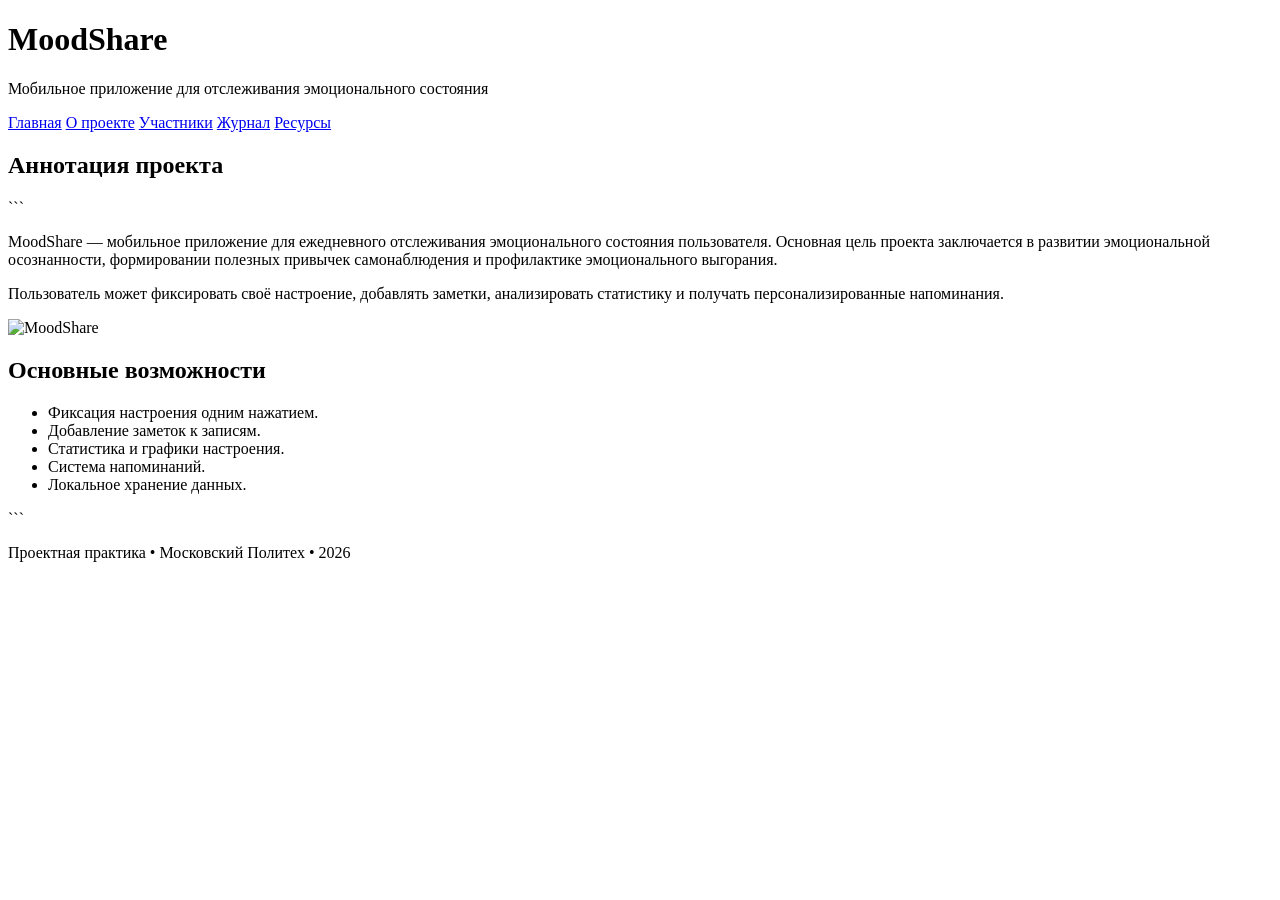
==== site/index.html @ e8200a7b "Добавлена главная страница сайта" ====
<!DOCTYPE html>

<html lang="ru">
<head>
    <meta charset="UTF-8">
    <meta name="viewport" content="width=device-width, initial-scale=1.0">
    <title>MoodShare</title>
    <link rel="stylesheet" href="css/style.css">
</head>
<body>

<header>
    <h1>MoodShare</h1>
    <p>Мобильное приложение для отслеживания эмоционального состояния</p>
</header>

<nav>
    <a href="index.html">Главная</a>
    <a href="about.html">О проекте</a>
    <a href="team.html">Участники</a>
    <a href="journal.html">Журнал</a>
    <a href="resources.html">Ресурсы</a>
</nav>

<main>
    <section>
        <h2>Аннотация проекта</h2>

```
    <p>
        MoodShare — мобильное приложение для ежедневного отслеживания эмоционального состояния пользователя.
        Основная цель проекта заключается в развитии эмоциональной осознанности, формировании полезных привычек
        самонаблюдения и профилактике эмоционального выгорания.
    </p>

    <p>
        Пользователь может фиксировать своё настроение, добавлять заметки,
        анализировать статистику и получать персонализированные напоминания.
    </p>

    <img src="images/moodshare.jpg" alt="MoodShare" width="600">

</section>

<section>
    <h2>Основные возможности</h2>

    <ul>
        <li>Фиксация настроения одним нажатием.</li>
        <li>Добавление заметок к записям.</li>
        <li>Статистика и графики настроения.</li>
        <li>Система напоминаний.</li>
        <li>Локальное хранение данных.</li>
    </ul>
</section>
```

</main>

<footer>
    <p>Проектная практика • Московский Политех • 2026</p>
</footer>

</body>
</html>
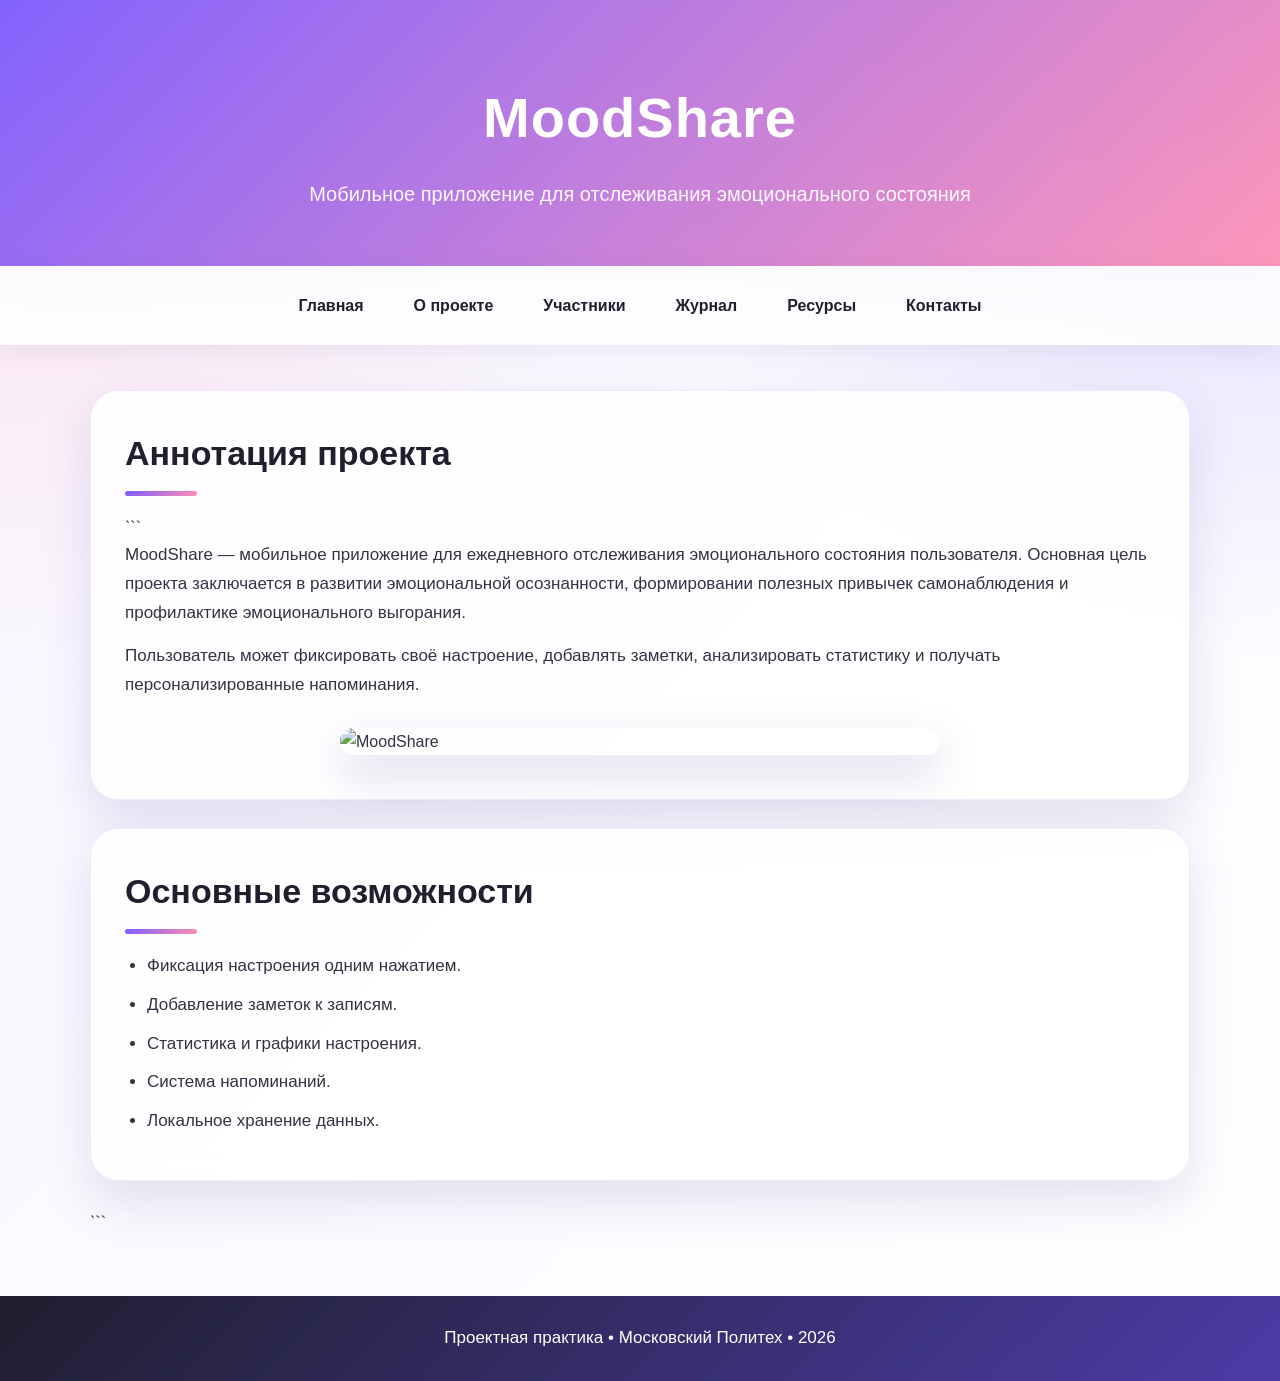
==== commit fc752a0d: "Update index.html Добавление ссылок на новую страницу с контактами" ====
--- a/site/index.html
+++ b/site/index.html
@@ -20,8 +20,9 @@
     <a href="team.html">Участники</a>
     <a href="journal.html">Журнал</a>
     <a href="resources.html">Ресурсы</a>
+    <a href="contact.html">Контакты</a>
 </nav>
-
+    
 <main>
     <section>
         <h2>Аннотация проекта</h2>
--- a/site/css/style.css
+++ b/site/css/style.css
@@ -0,0 +1,321 @@
+* {
+    margin: 0;
+    padding: 0;
+    box-sizing: border-box;
+}
+
+:root {
+    --main: #7c5cff;
+    --accent: #ff8fb3;
+    --dark: #1f1f2e;
+    --text: #333344;
+    --muted: #6f6f85;
+    --bg: #f7f4ff;
+    --card: rgba(255, 255, 255, 0.85);
+    --shadow: 0 20px 50px rgba(80, 60, 150, 0.15);
+}
+
+body {
+    font-family: "Segoe UI", Arial, sans-serif;
+    background:
+        radial-gradient(circle at top left, #ffe0ec 0, transparent 35%),
+        radial-gradient(circle at top right, #dcd6ff 0, transparent 35%),
+        linear-gradient(135deg, #f7f4ff, #ffffff);
+    color: var(--text);
+    min-height: 100vh;
+    line-height: 1.7;
+}
+
+header {
+    padding: 70px 20px 55px;
+    text-align: center;
+    color: white;
+    background:
+        linear-gradient(135deg, rgba(124, 92, 255, 0.95), rgba(255, 143, 179, 0.9)),
+        url("../images/moodshare.jpg") center/cover;
+    box-shadow: var(--shadow);
+}
+
+header h1 {
+    font-size: 56px;
+    letter-spacing: 1px;
+    margin-bottom: 12px;
+}
+
+header p {
+    font-size: 20px;
+    max-width: 760px;
+    margin: 0 auto;
+    opacity: 0.95;
+}
+
+nav {
+    position: sticky;
+    top: 0;
+    z-index: 10;
+    display: flex;
+    justify-content: center;
+    gap: 14px;
+    flex-wrap: wrap;
+    padding: 16px 20px;
+    background: rgba(255, 255, 255, 0.85);
+    backdrop-filter: blur(14px);
+    box-shadow: 0 8px 25px rgba(60, 50, 120, 0.08);
+}
+
+nav a {
+    text-decoration: none;
+    color: var(--dark);
+    font-weight: 600;
+    padding: 10px 18px;
+    border-radius: 999px;
+    transition: 0.25s;
+}
+
+nav a:hover {
+    color: white;
+    background: linear-gradient(135deg, var(--main), var(--accent));
+    transform: translateY(-2px);
+}
+
+main {
+    width: min(1100px, 92%);
+    margin: 45px auto;
+}
+
+section,
+article {
+    background: var(--card);
+    backdrop-filter: blur(12px);
+    border: 1px solid rgba(124, 92, 255, 0.12);
+    border-radius: 28px;
+    padding: 34px;
+    margin-bottom: 28px;
+    box-shadow: var(--shadow);
+    transition: 0.25s;
+}
+
+section:hover,
+article:hover {
+    transform: translateY(-4px);
+    box-shadow: 0 26px 60px rgba(80, 60, 150, 0.2);
+}
+
+h2 {
+    font-size: 34px;
+    color: var(--dark);
+    margin-bottom: 18px;
+    position: relative;
+}
+
+h2::after {
+    content: "";
+    display: block;
+    width: 72px;
+    height: 5px;
+    margin-top: 8px;
+    border-radius: 10px;
+    background: linear-gradient(135deg, var(--main), var(--accent));
+}
+
+h3 {
+    color: var(--main);
+    font-size: 24px;
+    margin: 18px 0 10px;
+}
+
+p {
+    margin-bottom: 14px;
+    font-size: 17px;
+}
+
+ul {
+    margin-left: 22px;
+    margin-top: 10px;
+}
+
+li {
+    margin-bottom: 10px;
+    font-size: 17px;
+}
+
+a {
+    color: var(--main);
+    font-weight: 600;
+}
+
+a:hover {
+    color: var(--accent);
+}
+
+img {
+    display: block;
+    max-width: 100%;
+    margin: 28px auto 10px;
+    border-radius: 26px;
+    box-shadow: 0 18px 45px rgba(80, 60, 150, 0.22);
+}
+
+iframe {
+    display: block;
+    max-width: 100%;
+    margin-top: 20px;
+    border: none;
+    border-radius: 24px;
+    box-shadow: var(--shadow);
+}
+
+footer {
+    margin-top: 60px;
+    padding: 28px 20px;
+    text-align: center;
+    color: white;
+    background: linear-gradient(135deg, var(--dark), #4b3ca7);
+}
+
+footer p {
+    margin: 0;
+}
+
+strong {
+    color: var(--dark);
+}
+
+.journal-card {
+    display: flex;
+    align-items: center;
+    justify-content: space-between;
+    gap: 40px;
+}
+
+.journal-text {
+    flex: 2;
+}
+
+.journal-image {
+    flex: 1;
+}
+
+.journal-image img {
+    width: 100%;
+    max-width: 350px;
+    height: 220px;
+    object-fit: cover;
+    border-radius: 20px;
+}
+
+@media (max-width: 900px) {
+    .journal-card {
+        flex-direction: column;
+    }
+
+    .journal-image img {
+        max-width: 100%;
+    }
+}
+
+
+.features {
+    display: grid;
+    grid-template-columns: repeat(auto-fit, minmax(240px, 1fr));
+    gap: 25px;
+    margin-top: 30px;
+}
+
+.feature-card {
+    background: white;
+    border-radius: 24px;
+    padding: 30px 25px;
+    text-align: center;
+    box-shadow: 0 15px 35px rgba(124, 92, 255, 0.12);
+    transition: 0.3s;
+    border: 1px solid rgba(124, 92, 255, 0.08);
+}
+
+.feature-card:hover {
+    transform: translateY(-8px);
+    box-shadow: 0 20px 50px rgba(124, 92, 255, 0.2);
+}
+
+.feature-icon {
+    font-size: 48px;
+    margin-bottom: 15px;
+}
+
+.feature-card h3 {
+    margin-bottom: 12px;
+    color: #2b2448;
+}
+
+.feature-card p {
+    margin: 0;
+    font-size: 15px;
+    line-height: 1.6;
+}
+
+.task-grid,
+.tech-grid {
+    display: grid;
+    grid-template-columns: repeat(auto-fit, minmax(260px, 1fr));
+    gap: 18px;
+    margin-top: 25px;
+}
+
+.task-card,
+.tech-card {
+    background: linear-gradient(135deg, #ffffff, #f6f1ff);
+    border: 1px solid rgba(124, 92, 255, 0.12);
+    border-radius: 20px;
+    padding: 22px;
+    font-weight: 600;
+    box-shadow: 0 14px 30px rgba(124, 92, 255, 0.1);
+    transition: 0.3s;
+}
+
+.task-card {
+    display: flex;
+    align-items: center;
+    gap: 14px;
+}
+
+.task-card:hover,
+.tech-card:hover {
+    transform: translateY(-6px);
+    box-shadow: 0 20px 45px rgba(124, 92, 255, 0.18);
+}
+
+.tech-card {
+    text-align: center;
+    color: #2b2448;
+    font-size: 18px;
+}
+
+
+@media (max-width: 768px) {
+    header h1 {
+        font-size: 42px;
+    }
+
+    header p {
+        font-size: 17px;
+    }
+
+    nav {
+        gap: 8px;
+    }
+
+    nav a {
+        padding: 9px 13px;
+        font-size: 14px;
+    }
+
+    section,
+    article {
+        padding: 24px;
+        border-radius: 22px;
+    }
+
+    h2 {
+        font-size: 28px;
+    }
+}
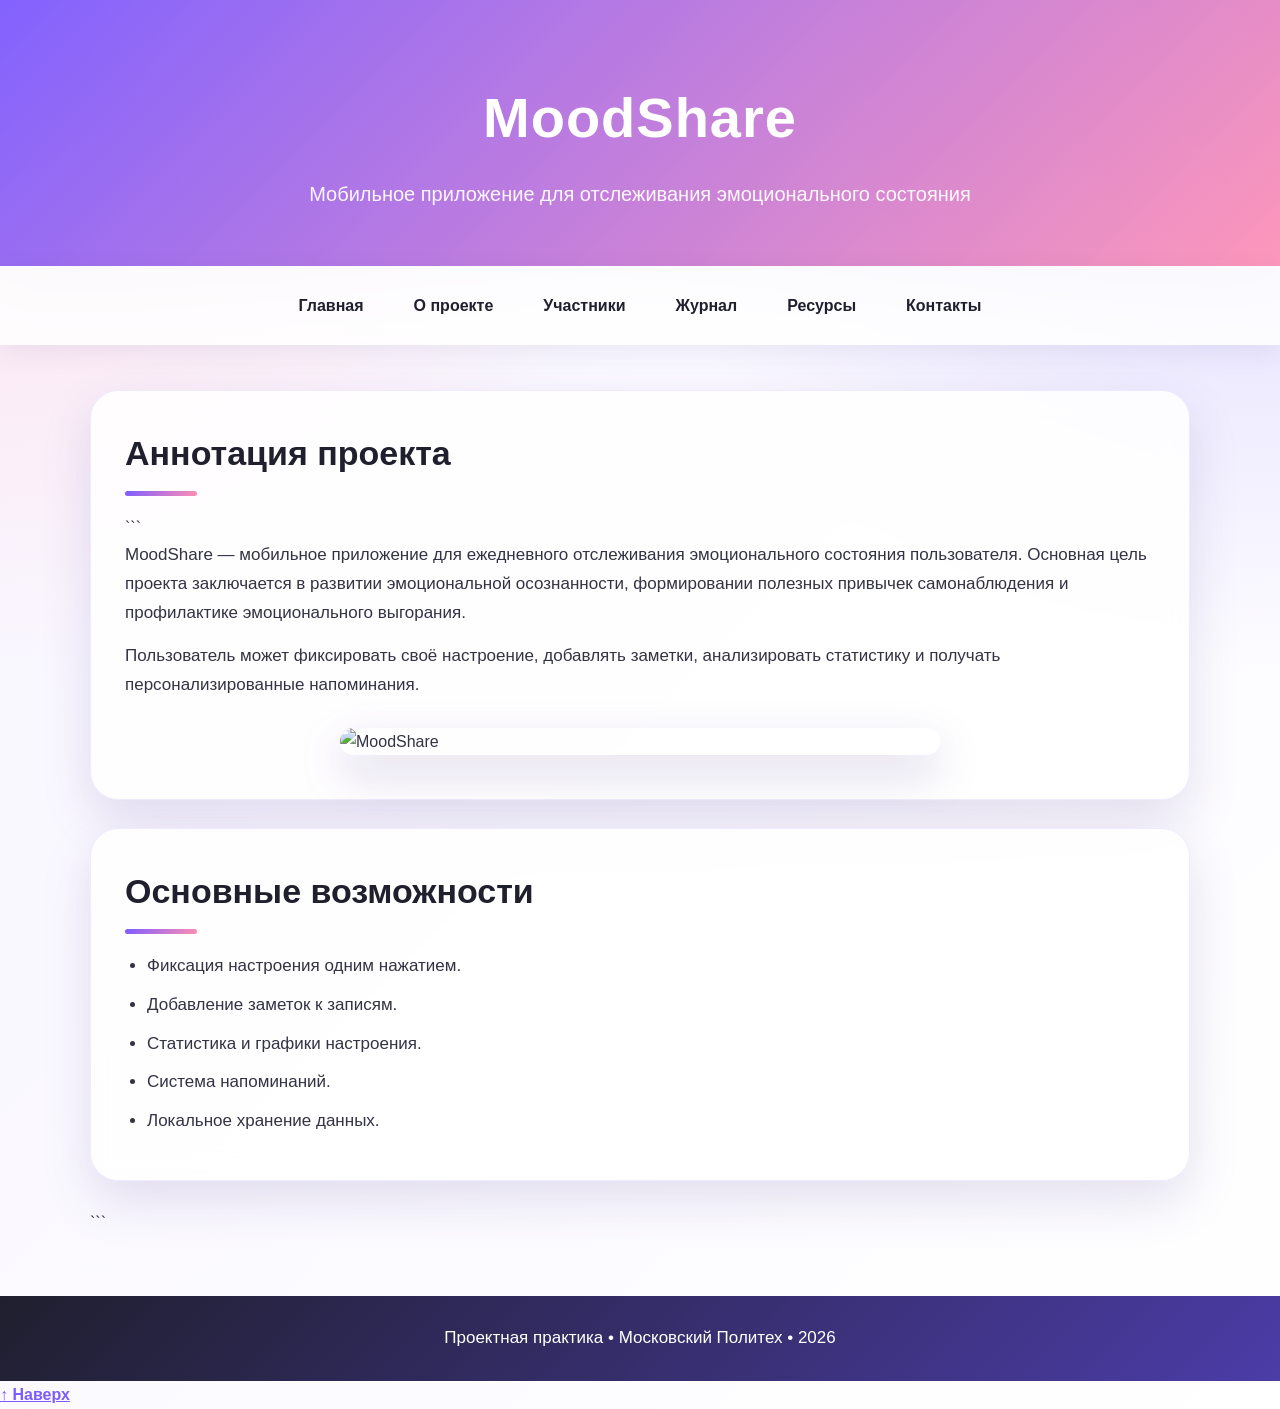
==== commit d9833e90: "Добавление кнопки "наверх"" ====
--- a/site/index.html
+++ b/site/index.html
@@ -61,6 +61,6 @@
 <footer>
     <p>Проектная практика • Московский Политех • 2026</p>
 </footer>
-
+    <a href="#" class="back-to-top">↑ Наверх</a>
 </body>
 </html>
--- a/site/css/style.css
+++ b/site/css/style.css
@@ -318,4 +318,24 @@
     h2 {
         font-size: 28px;
     }
-}+}
+
+.team-card {
+    background: linear-gradient(135deg, #ffffff, #f6f1ff);
+    border: 1px solid rgba(124, 92, 255, 0.12);
+    border-radius: 24px;
+    padding: 28px;
+    margin-bottom: 24px;
+    box-shadow: 0 14px 30px rgba(124, 92, 255, 0.1);
+    transition: 0.3s;
+}
+
+.team-card:hover {
+    transform: translateY(-6px);
+    box-shadow: 0 20px 45px rgba(124, 92, 255, 0.18);
+}
+
+.team-card h3 {
+    margin-top: 0;
+    color: var(--main);
+}
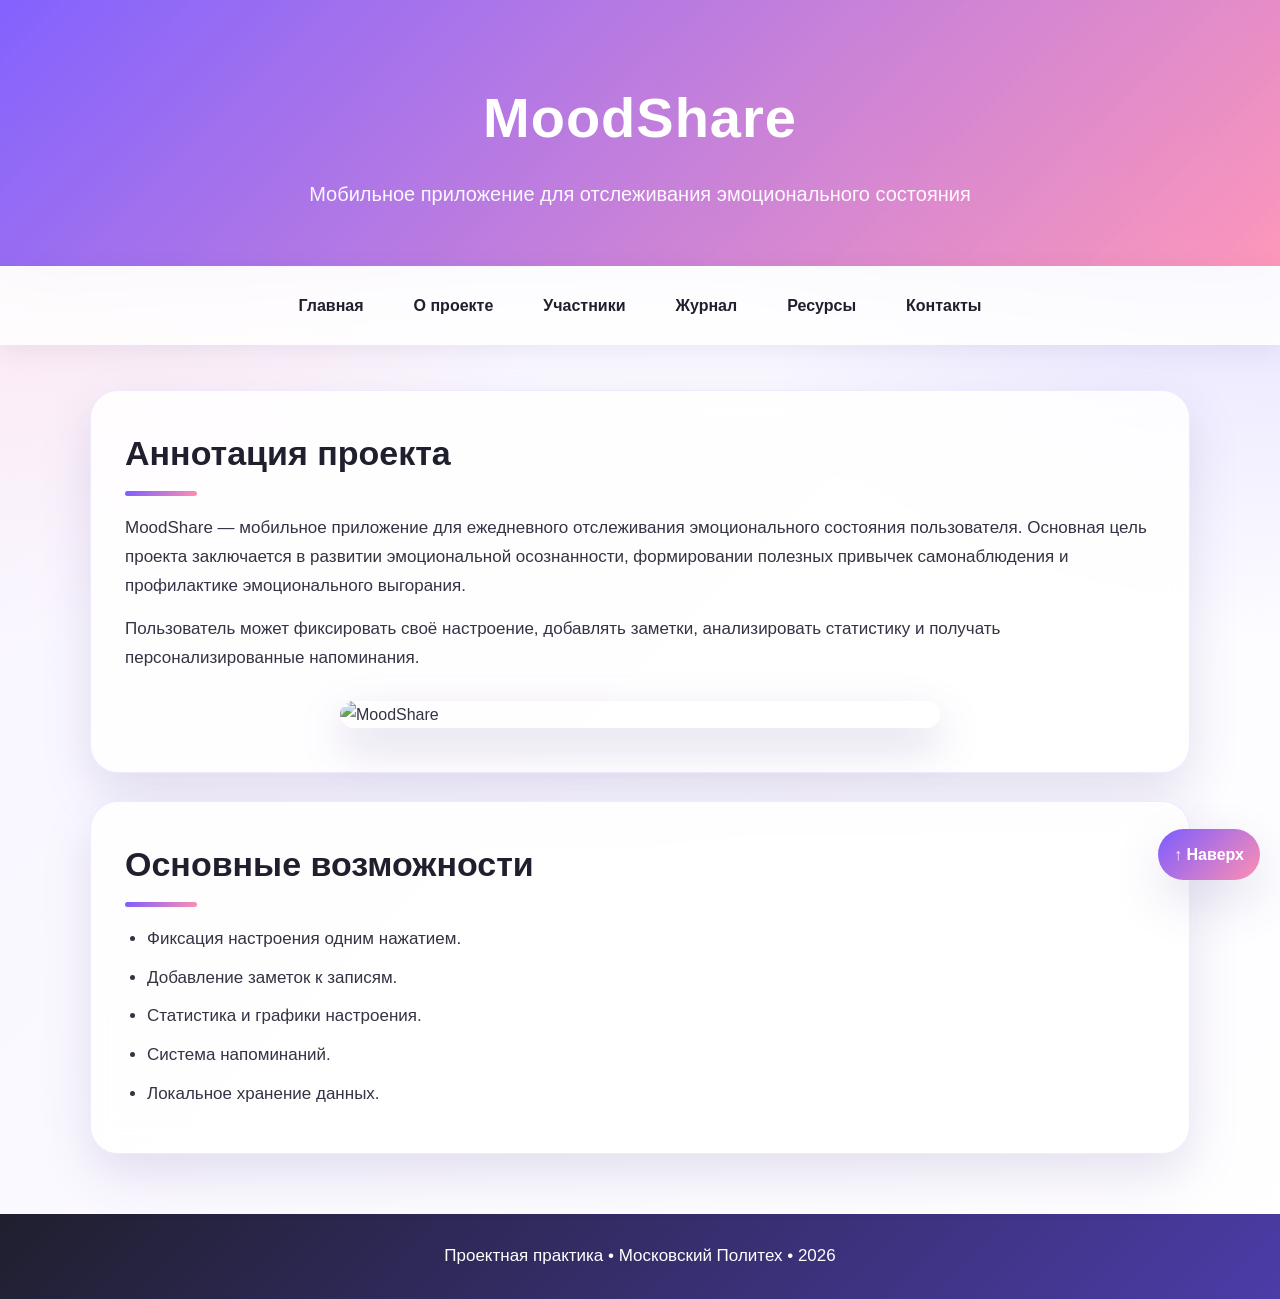
==== commit e84f43fc: "обновление визуала" ====
--- a/site/index.html
+++ b/site/index.html
@@ -27,7 +27,6 @@
     <section>
         <h2>Аннотация проекта</h2>
 
-```
     <p>
         MoodShare — мобильное приложение для ежедневного отслеживания эмоционального состояния пользователя.
         Основная цель проекта заключается в развитии эмоциональной осознанности, формировании полезных привычек
@@ -54,7 +53,6 @@
         <li>Локальное хранение данных.</li>
     </ul>
 </section>
-```
 
 </main>
 
--- a/site/css/style.css
+++ b/site/css/style.css
@@ -1,3 +1,6 @@
+html {
+    scroll-behavior: smooth;
+}
 * {
     margin: 0;
     padding: 0;
@@ -339,3 +342,20 @@
     margin-top: 0;
     color: var(--main);
 }
+
+.back-to-top {
+    position: fixed;
+    right: 20px;
+    bottom: 20px;
+    text-decoration: none;
+    background: linear-gradient(135deg, var(--main), var(--accent));
+    color: white;
+    padding: 12px 16px;
+    border-radius: 50px;
+    box-shadow: var(--shadow);
+    transition: 0.3s;
+}
+
+.back-to-top:hover {
+    transform: translateY(-3px);
+}
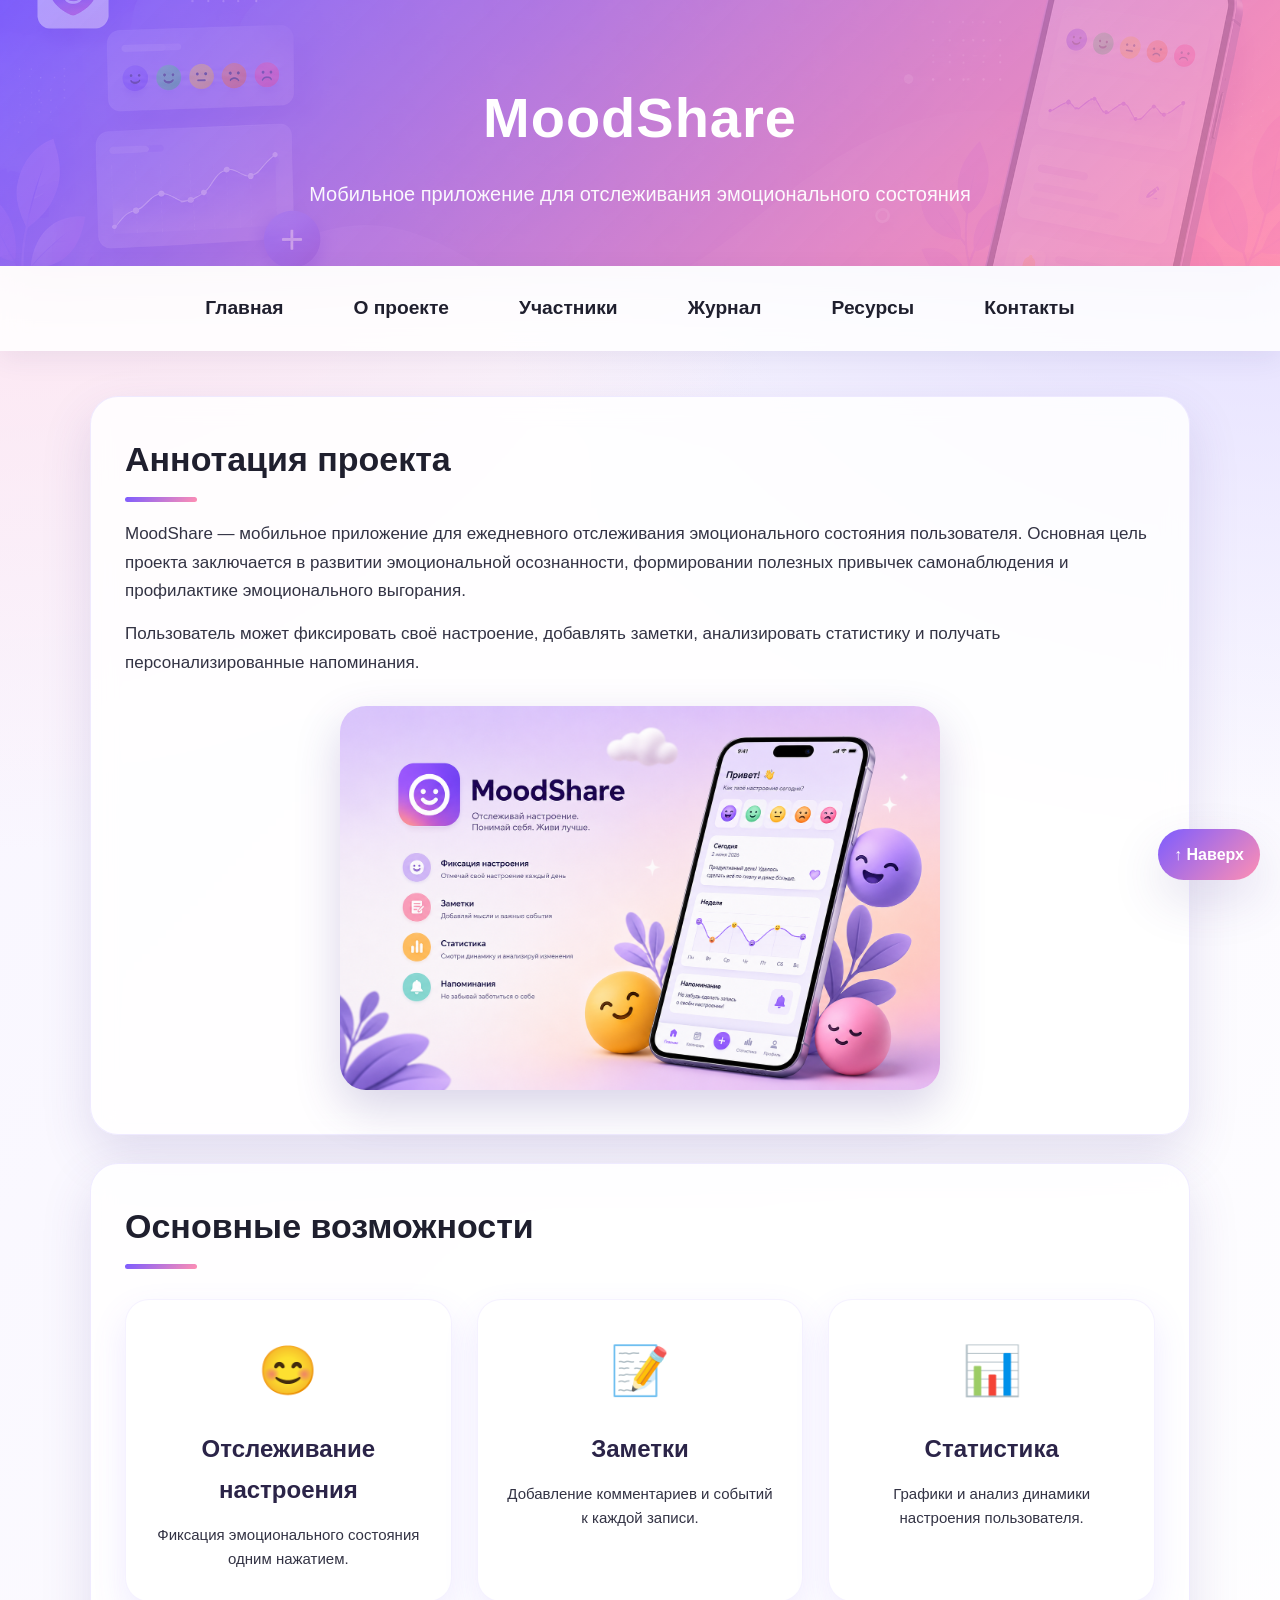
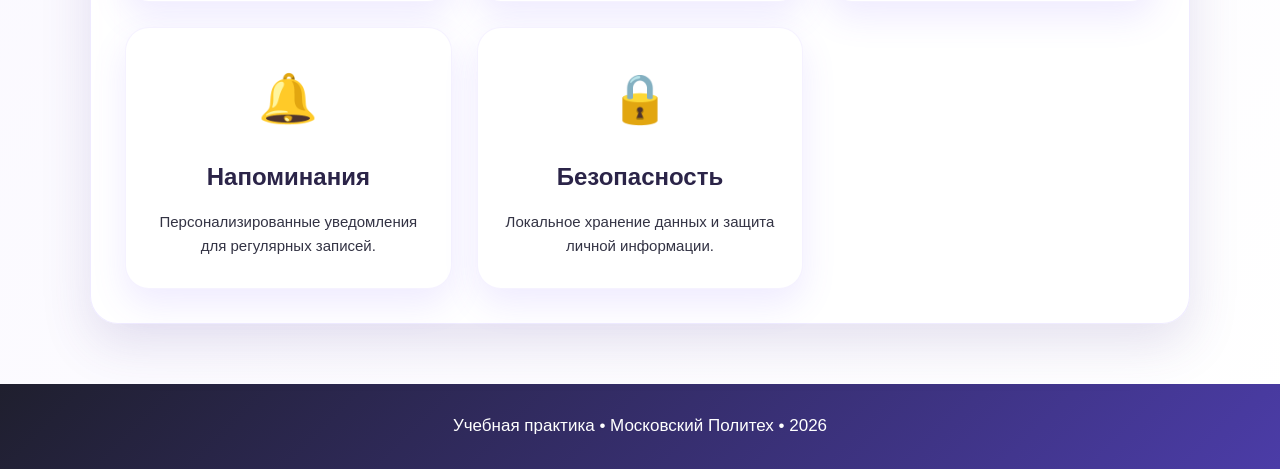
==== commit 175976ed: "Новые обновления" ====
--- a/site/index.html
+++ b/site/index.html
@@ -22,7 +22,7 @@
     <a href="resources.html">Ресурсы</a>
     <a href="contact.html">Контакты</a>
 </nav>
-    
+
 <main>
     <section>
         <h2>Аннотация проекта</h2>
@@ -38,27 +38,53 @@
         анализировать статистику и получать персонализированные напоминания.
     </p>
 
-    <img src="images/moodshare.jpg" alt="MoodShare" width="600">
+    <img src="images/moodshare.png" alt="MoodShare" width="600">
 
 </section>
 
 <section>
     <h2>Основные возможности</h2>
 
-    <ul>
-        <li>Фиксация настроения одним нажатием.</li>
-        <li>Добавление заметок к записям.</li>
-        <li>Статистика и графики настроения.</li>
-        <li>Система напоминаний.</li>
-        <li>Локальное хранение данных.</li>
-    </ul>
+    <div class="features">
+
+        <div class="feature-card">
+            <div class="feature-icon">😊</div>
+            <h3>Отслеживание настроения</h3>
+            <p>Фиксация эмоционального состояния одним нажатием.</p>
+        </div>
+
+        <div class="feature-card">
+            <div class="feature-icon">📝</div>
+            <h3>Заметки</h3>
+            <p>Добавление комментариев и событий к каждой записи.</p>
+        </div>
+
+        <div class="feature-card">
+            <div class="feature-icon">📊</div>
+            <h3>Статистика</h3>
+            <p>Графики и анализ динамики настроения пользователя.</p>
+        </div>
+
+        <div class="feature-card">
+            <div class="feature-icon">🔔</div>
+            <h3>Напоминания</h3>
+            <p>Персонализированные уведомления для регулярных записей.</p>
+        </div>
+
+        <div class="feature-card">
+            <div class="feature-icon">🔒</div>
+            <h3>Безопасность</h3>
+            <p>Локальное хранение данных и защита личной информации.</p>
+        </div>
+
+    </div>
 </section>
 
 </main>
 
 <footer>
-    <p>Проектная практика • Московский Политех • 2026</p>
+    <p>Учебная практика • Московский Политех • 2026</p>
 </footer>
-    <a href="#" class="back-to-top">↑ Наверх</a>
+<a href="#" class="back-to-top">↑ Наверх</a>
 </body>
 </html>
--- a/site/css/style.css
+++ b/site/css/style.css
@@ -34,8 +34,8 @@
     text-align: center;
     color: white;
     background:
-        linear-gradient(135deg, rgba(124, 92, 255, 0.95), rgba(255, 143, 179, 0.9)),
-        url("../images/moodshare.jpg") center/cover;
+        linear-gradient(135deg, rgba(124, 92, 255, 0.6), rgba(255, 143, 179, 0.8)),
+        url("../images/moodshare3.png") center/cover;
     box-shadow: var(--shadow);
 }
 
@@ -70,9 +70,10 @@
     text-decoration: none;
     color: var(--dark);
     font-weight: 600;
-    padding: 10px 18px;
+    padding: 10px 28px;
     border-radius: 999px;
     transition: 0.25s;
+    font-size: larger;
 }
 
 nav a:hover {
@@ -292,6 +293,63 @@
     color: #2b2448;
     font-size: 18px;
 }
+
+
+.intro-text {
+    font-size: 18px;
+    max-width: 900px;
+}
+
+.resource-grid {
+    display: grid;
+    grid-template-columns: repeat(auto-fit, minmax(260px, 1fr));
+    gap: 25px;
+    margin-top: 25px;
+}
+
+.resource-card {
+    display: block;
+    text-decoration: none;
+    color: inherit;
+    background: white;
+    padding: 28px;
+    border-radius: 24px;
+    box-shadow: 0 15px 35px rgba(124,92,255,.12);
+    transition: .3s;
+    border: 1px solid rgba(124,92,255,.08);
+}
+
+.resource-card:hover {
+    transform: translateY(-8px);
+    box-shadow: 0 25px 55px rgba(124,92,255,.18);
+}
+
+.resource-icon {
+    font-size: 50px;
+    margin-bottom: 15px;
+}
+
+.resource-card h3 {
+    margin-bottom: 10px;
+    color: #2b2448;
+}
+
+.resource-card p {
+    margin: 0;
+    color: #666;
+}
+
+.video-container {
+    margin-top: 20px;
+}
+
+.video-container iframe {
+    width: 100%;
+    height: 500px;
+    border-radius: 24px;
+}
+
+
 
 
 @media (max-width: 768px) {
